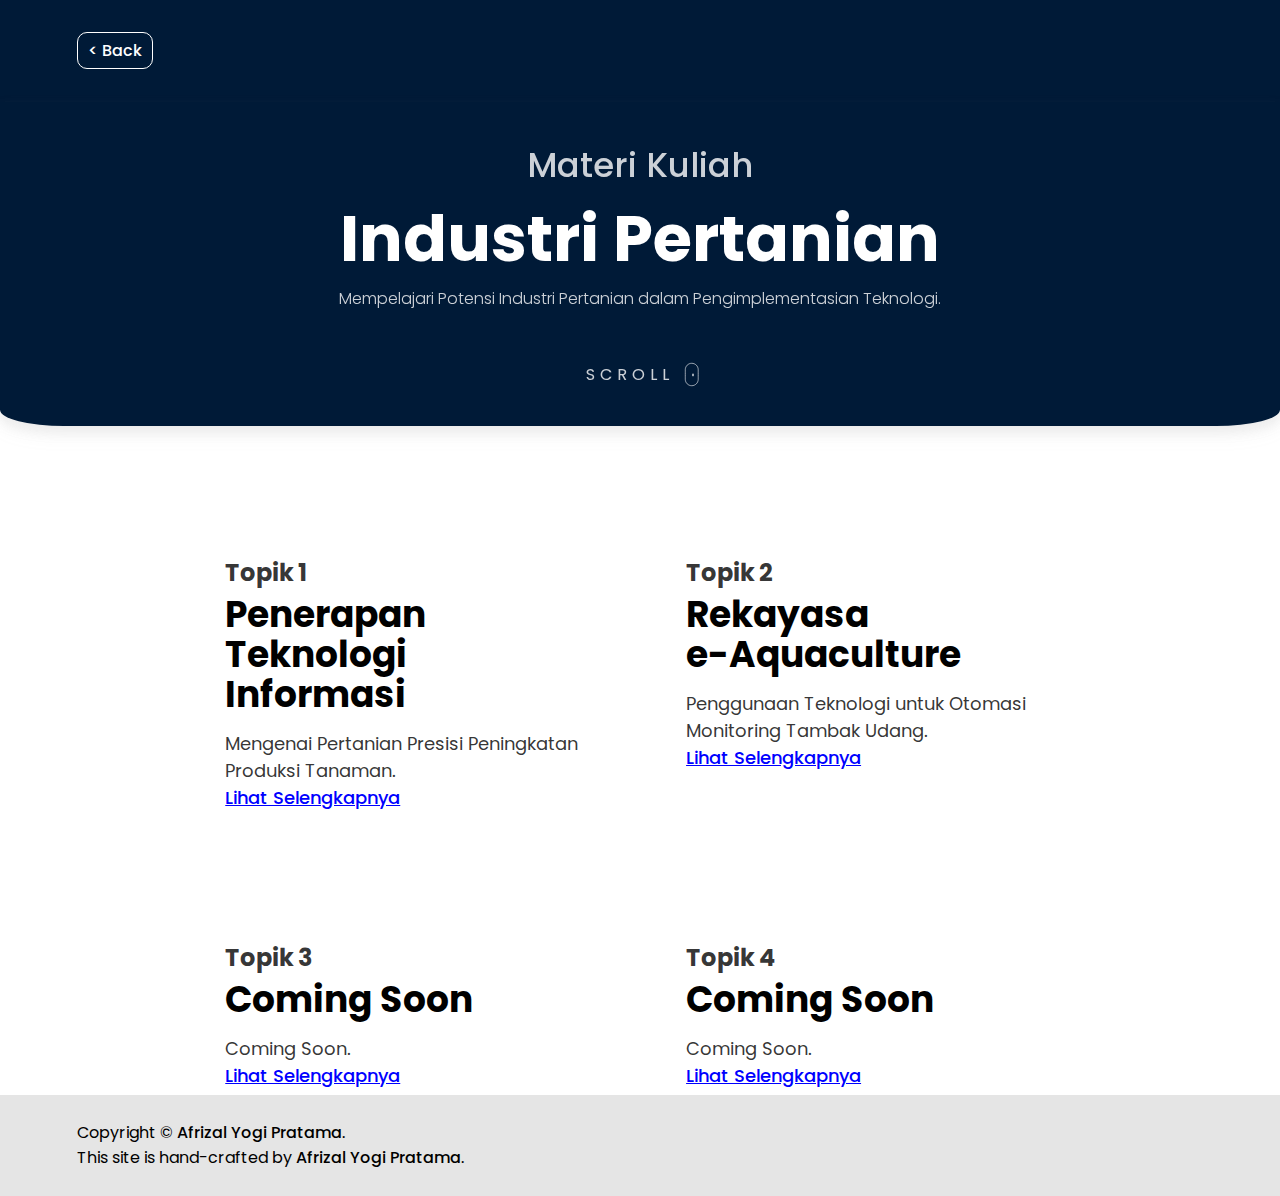
==== industri-pertanian/index.html @ 24a39ba9 "Add Favicon" ====
<!DOCTYPE html>
<html lang="en">
<head>
    <meta charset="UTF-8">
    <meta http-equiv="X-UA-Compatible" content="IE=edge">
    <meta name="viewport" content="width=device-width, initial-scale=1, maximum-scale=1">
    <meta property="og:title" content="Industri Pertanian | Afrizal Yogi Pratama">
    <meta property="og:site_name" content="Industri Pertanian | Afrizal Yogi Pratama">
    <meta property="og:url" content="https://blog.afrizalyogi.tech/industri-pertanian/">
    <meta property="og:type" content="website">
    <meta name="title" content="Industri Pertanian | Afrizal Yogi Pratama">
    <meta name="keywords" content="afrizal yogi, afrizal yogi pratama, afrizal yogi blog, blog teknik informatika">
    <meta name="robots" content="index, follow">
    <link rel="apple-touch-icon" sizes="57x57" href="../favicon/apple-icon-57x57.png">
    <link rel="apple-touch-icon" sizes="60x60" href="../favicon/apple-icon-60x60.png">
    <link rel="apple-touch-icon" sizes="72x72" href="../favicon/apple-icon-72x72.png">
    <link rel="apple-touch-icon" sizes="76x76" href="../favicon/apple-icon-76x76.png">
    <link rel="apple-touch-icon" sizes="114x114" href="../favicon/apple-icon-114x114.png">
    <link rel="apple-touch-icon" sizes="120x120" href="../favicon/apple-icon-120x120.png">
    <link rel="apple-touch-icon" sizes="144x144" href="../favicon/apple-icon-144x144.png">
    <link rel="apple-touch-icon" sizes="152x152" href="../favicon/apple-icon-152x152.png">
    <link rel="apple-touch-icon" sizes="180x180" href="../favicon/apple-icon-180x180.png">
    <link rel="icon" type="image/png" sizes="192x192"  href="../favicon/android-icon-192x192.png">
    <link rel="icon" type="image/png" sizes="32x32" href="../favicon/favicon-32x32.png">
    <link rel="icon" type="image/png" sizes="96x96" href="../favicon/favicon-96x96.png">
    <link rel="icon" type="image/png" sizes="16x16" href="../favicon/favicon-16x16.png">
    <link rel="manifest" href="../favicon/manifest.json">
    <link rel="canonical" href="https://blog.afrizalyogi.tech/industri-pertanian/">
    <link rel="stylesheet" href="../css/main.css"/>
    <title>Industri Pertanian | Afrizal Yogi</title>
</head>
<body>
    <nav>
        <a href="../index.html">< Back</a>
    </nav>
    <header>
        <div id="header-text">
            <h2>Materi Kuliah</h2>
            <h1>Industri Pertanian</h1>
            <p>Mempelajari Potensi Industri Pertanian dalam Pengimplementasian Teknologi.</p>
        </div>
        <div id="scroll-down">
            <p>SCROLL</p>
            <svg id="scroll-outer" viewBox="0 0 62 100" xmlns="http://www.w3.org/2000/svg">
                <path d="M 31.00,5.13 C 45.27,5.13 56.83,16.61 56.83,30.77 56.83,30.77 56.83,69.23 56.83,69.23 56.83,83.39 45.27,94.87 31.00,94.87 31.00,94.87 31.00,94.87 31.00,94.87 16.73,94.87 5.17,83.39 5.17,69.23 5.17,69.23 5.17,30.77 5.17,30.77 5.17,16.61 16.73,5.13 31.00,5.13 31.00,5.13 31.00,5.13 31.00,5.13 Z"/>
            </svg>
            <svg id="scroll-inner" viewBox="0 0 62 100" xmlns="http://www.w3.org/2000/svg">
                <path d="M 31.00,5.13 C 45.27,5.13 56.83,16.61 56.83,30.77 56.83,30.77 56.83,69.23 56.83,69.23 56.83,83.39 45.27,94.87 31.00,94.87 31.00,94.87 31.00,94.87 31.00,94.87 16.73,94.87 5.17,83.39 5.17,69.23 5.17,69.23 5.17,30.77 5.17,30.77 5.17,16.61 16.73,5.13 31.00,5.13 31.00,5.13 31.00,5.13 31.00,5.13 Z"/>
            </svg>
        </div>
    </header>
    <section id="blog">
        <div class="container">
            <div class="row">
                <div class="col">
                    <div class="col-text">
                        <h3>Topik 1</h3>
                        <h2>Penerapan Teknologi Informasi</h2>
                        <p>
                            Mengenai Pertanian Presisi Peningkatan Produksi Tanaman.
                            <br/>
                            <a href="p1-penerapan-teknologi-informasi/index.html">Lihat Selengkapnya</a>
                        </p>
                    </div>
                </div>
                <div class="col">
                    <div class="col-text">
                        <h3>Topik 2</h3>
                        <h2>Rekayasa <br/>e-Aquaculture</h2>
                        <p>
                            Penggunaan Teknologi untuk Otomasi Monitoring Tambak Udang.
                            <br/>
                            <a href="p1-rekayasa-e-aquaculture/index.html">Lihat Selengkapnya</a>
                        </p>
                    </div>
                </div>
            </div>
            <div class="row">
                <div class="col">
                    <div class="col-text">
                        <h3>Topik 3</h3>
                        <h2>Coming Soon</h2>
                        <p>
                            Coming Soon.
                            <br/>
                            <a href="#">Lihat Selengkapnya</a>
                        </p>
                    </div>
                </div>
                <div class="col">
                    <div class="col-text">
                        <h3>Topik 4</h3>
                        <h2>Coming Soon</h2>
                        <p>
                            Coming Soon.
                            <br/>
                            <a href="#">Lihat Selengkapnya</a>
                        </p>
                    </div>
                </div>
            </div>
        </div>
    </section>
    <footer>
        <p>Copyright &copy; <a href="https://www.afrizalyogi.tech/">Afrizal Yogi Pratama</a>.</p>
        <p>This site is hand-crafted by <a href="https://www.afrizalyogi.tech/">Afrizal Yogi Pratama</a>.</p>
    </footer>
</body>
</html>
---- css/main.css ----
@import url('https://fonts.googleapis.com/css2?family=Poppins:ital,wght@0,100;0,200;0,300;0,400;0,500;0,600;0,700;0,800;0,900;1,100;1,200;1,300;1,400;1,500;1,600;1,700;1,800;1,900&display=swap');
@media screen and (max-width: 576px) {
    body nav a {
        font-size: 10px;
    }
    html body header {
        padding: 10% 2%;
    }
    body header #header-text {
        margin-bottom: 10%;
    }
    body header #header-text h1 {
        font-size: 34px;
    }
    body header #header-text h2 {
        font-size: 22px;
    }
    body header #header-text p {
        font-size: 16px;
    }
    body footer p {
        font-size: 12px;
    }
    header #scroll-down p {
        font-size: 12px;
    }
    header #scroll-outer {
        height: 20px;
    }
    header #scroll-inner {
        margin-left: -7px;
        height: 6px;
        width: 2px;
    }
    .col .col-text h2 {
        font-size: 28px;
        line-height: 40px;
    }
    .col .col-text h3 {
        font-size: 20px;
    }
    .col .col-text p {
        font-size: 18px;
    }
}
@media screen and (max-width: 768px) {
    body header {
        padding: 10% 10%;
        margin-bottom: 10%;
    }
    header #header-text h1 {
        font-size: 42px;
    }
    header #header-text h2 {
        font-size: 28px;
    }
    header #header-text p {
        font-size: 18px;
    }
    body footer p {
        text-align: center;
    }
    .container .row {
        margin: 0;
        justify-content: center;
        margin-left: auto;
        margin-right: auto;
    }
    .row .col {
        -ms-flex-preferred-size: 100%;
        flex-basis: 100%;
        margin: 14% 0;
    }
    .col .col-text {
        width: 100%;
    }
}
::-webkit-scrollbar {
    width: 10px;
}
::-webkit-scrollbar-track {
    background: rgba(0,0,0,0.1);
}
::-webkit-scrollbar-thumb {
    background: rgba(0,0,0,0.2);
}
::-webkit-scrollbar-thumb:hover {
    background: rgba(0,0,0,0.3);
}
:root {
    --none: rgba(0,0,0,0);
    --primary: #000;
    --secondary: rgba(0,0,0,0.8);
    --other: rgba(0,0,0,0.6);
    --bg-primary: #fff;
    --bg-secondary: rgba(255,255,255,0.8);
    --bg-other: rgba(0,0,0,0.1);
    --shadow-primary: rgba(0,0,0,0.1);
    --shadow-secondary: rgba(150,150,150,0.1);
}
* {
    margin: 0;
    padding: 0;
}
html {
    scroll-behavior: smooth;
}
body {
    min-width: 270px;
    font-family: 'Poppins', sans-serif;
    color: var(--primary);
    background: var(--bg-primary);
}
a {
    text-decoration: none;
    color: var(--primary);
    font-weight: 500;
}
nav {
    padding: 3% 6%;
    background: #001a37;
}
nav a {
    padding: 6px 10px;
    border: 1px solid var(--bg-primary);
    border-radius: 10px;
    color: var(--bg-primary);
    transition: all 300ms;
}
nav a:hover {
    background: var(--bg-primary);
    color: var(--primary);
}
header {
    padding: 3% 10%;
    border-radius: 0 0 5% 5%;
    justify-content: center;
    margin-left: auto;
    margin-right: auto;
    text-align: center;
    background: #001a37;
    color: var(--bg-primary);
    filter: drop-shadow( 0 6px 6px var(--shadow-secondary)) 
            drop-shadow( 0 8px 8px var(--shadow-secondary));
}
footer {
    position: relative;
    bottom: 0;
    padding: 2% 6%;
    background: var(--bg-other);
}
#header-text {
    margin-bottom: 5%;
}
#header-text h1 {
    font-size: 64px;
}
#header-text h2 {
    font-size: 34px;
    font-weight: 500;
    color: var(--bg-secondary);
}
#header-text p {
    font-weight: 300;
    color: var(--bg-secondary);
}
#scroll-down {
    display: inline-flex;
    margin-left: auto;
    margin-right: auto;
    justify-content: center;
    align-items: center;
    color: var(--bg-secondary);
    animation: up-down 1500ms infinite;
}
#scroll-down p {
    letter-spacing: 5px;
    margin-right: 10px;
}
#scroll-outer {
    height: 25px;
    fill: none;
    stroke: var(--bg-secondary);
    stroke-width: 3px;
}
#scroll-inner {
    margin-left: -8px;
    height: 10px;
    width: 2px;
    fill: var(--bg-secondary);
    animation: up-down 1500ms infinite;
}
#blog {
    min-height: 60vh;
}
.container {
    padding: 0 14%;
}
.container a {
    text-decoration: underline;
    color: #0000ff;
}
.col {
    -ms-flex-preferred-size: 0;
    flex-basis: 0;
    -ms-flex-positive: 1;
    flex-grow: 1;
    transition: all 800ms;
}
.col:hover {
    transform: scale(1.1);
}
.col-text {
    margin-left: auto;
    margin-right: auto;
    width: 80%;
}
.col-text h2 {
    margin-bottom: 15px;
    font-size: 36px;
    line-height: 40px;
}
.col-text h3 {
    margin-bottom: 5px;
    font-size: 24px;
    color: var(--secondary);
}
.col-text p {
    font-size: 18px;
    color: var(--secondary);
}
.row {
    margin: 14% 0;
    display: -ms-flexbox;
    display: flex;
    -ms-flex-wrap: wrap;
    flex-wrap: wrap;
}
@keyframes up-down {
    0%, 100% {
        transform: translateY(-25%);
    }
    50% {
        transform: translateY(25%);
    }
}
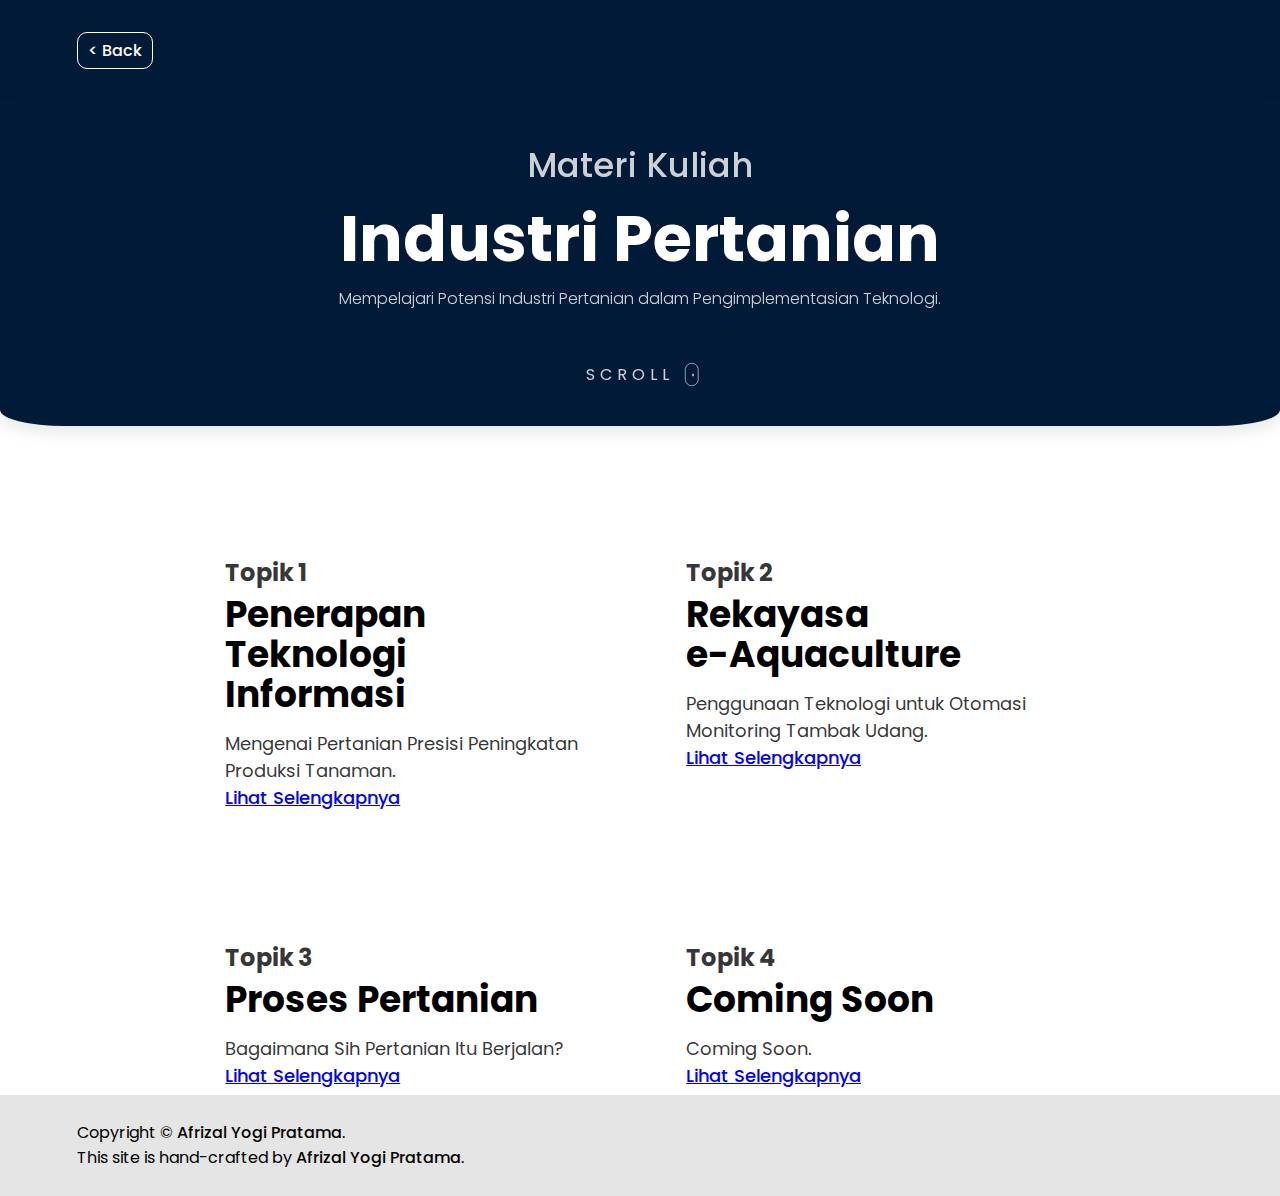
==== commit 0d9c019f: "Update Topic 3 Industri Pertanian" ====
--- a/industri-pertanian/index.html
+++ b/industri-pertanian/index.html
@@ -1,5 +1,5 @@
 <!DOCTYPE html>
-<html lang="en">
+<html>
 <head>
     <meta charset="UTF-8">
     <meta http-equiv="X-UA-Compatible" content="IE=edge">
@@ -59,7 +59,7 @@
                         <p>
                             Mengenai Pertanian Presisi Peningkatan Produksi Tanaman.
                             <br/>
-                            <a href="p1-penerapan-teknologi-informasi/index.html">Lihat Selengkapnya</a>
+                            <a href="t1-penerapan-teknologi-informasi/index.html">Lihat Selengkapnya</a>
                         </p>
                     </div>
                 </div>
@@ -70,7 +70,7 @@
                         <p>
                             Penggunaan Teknologi untuk Otomasi Monitoring Tambak Udang.
                             <br/>
-                            <a href="p1-rekayasa-e-aquaculture/index.html">Lihat Selengkapnya</a>
+                            <a href="t2-rekayasa-e-aquaculture/index.html">Lihat Selengkapnya</a>
                         </p>
                     </div>
                 </div>
@@ -79,11 +79,11 @@
                 <div class="col">
                     <div class="col-text">
                         <h3>Topik 3</h3>
-                        <h2>Coming Soon</h2>
+                        <h2>Proses Pertanian</h2>
                         <p>
-                            Coming Soon.
+                            Bagaimana Sih Pertanian Itu Berjalan?
                             <br/>
-                            <a href="#">Lihat Selengkapnya</a>
+                            <a href="t3-proses-pertanian/index.html">Lihat Selengkapnya</a>
                         </p>
                     </div>
                 </div>
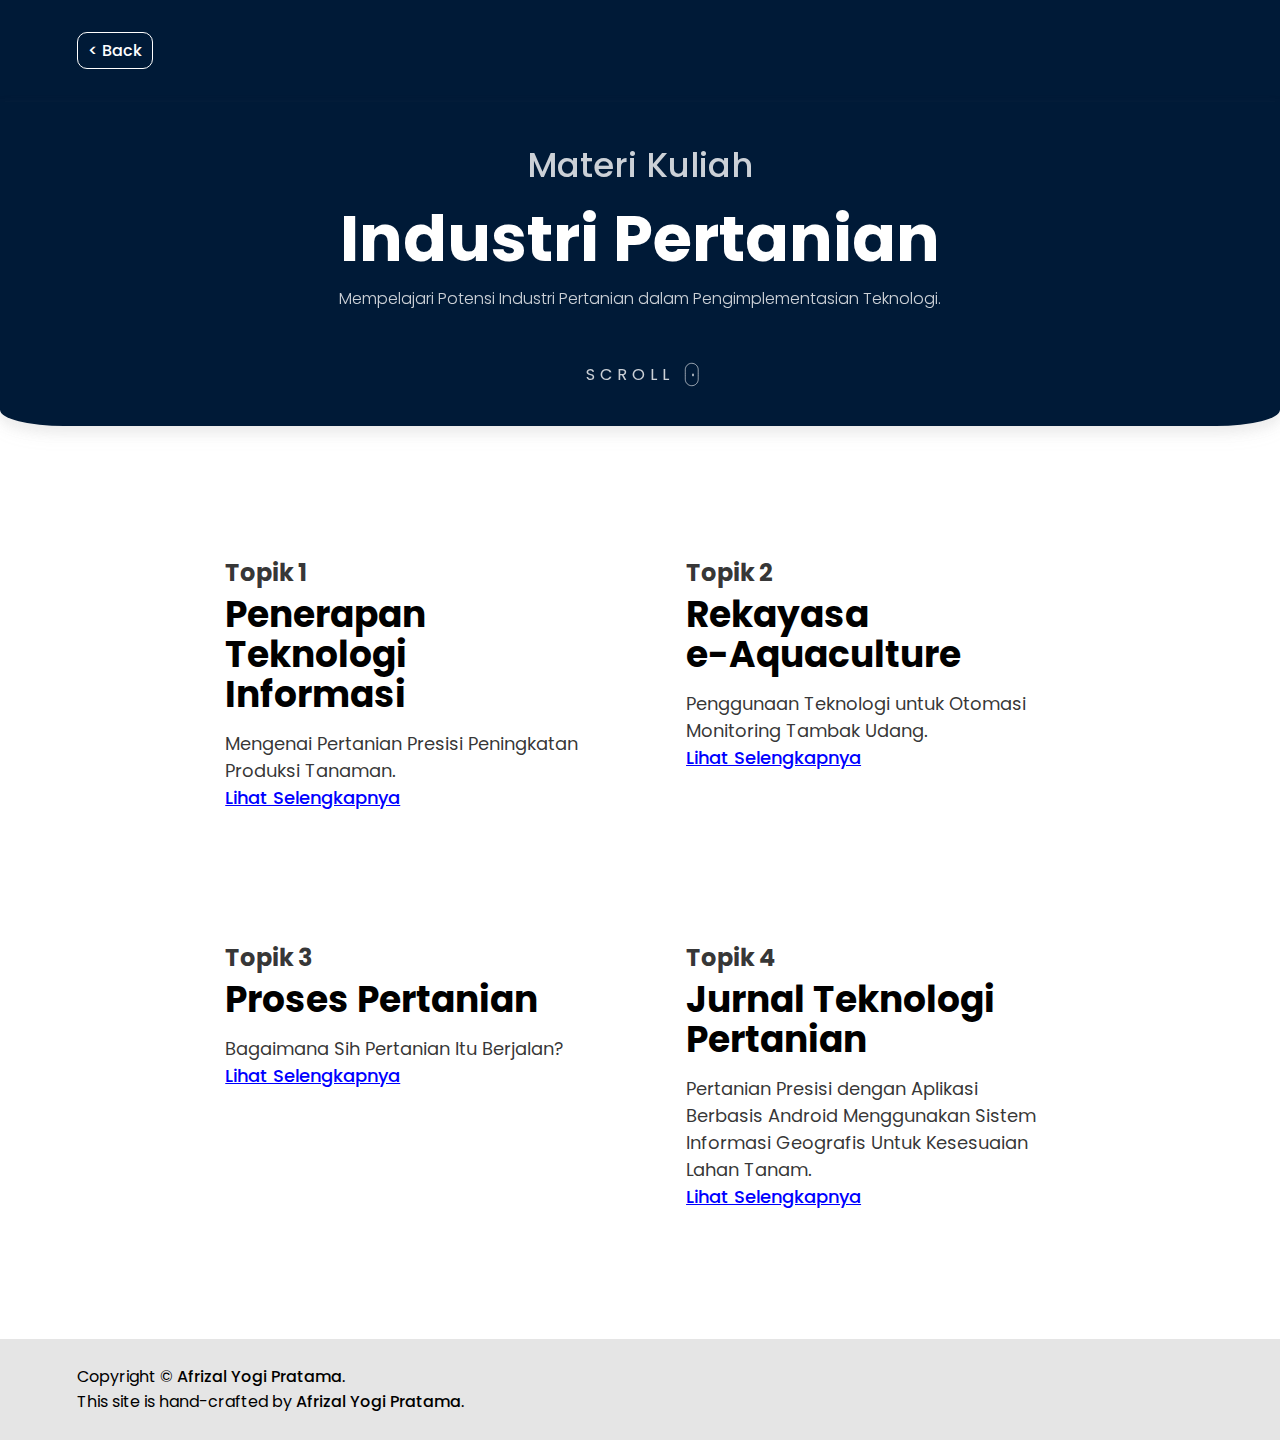
==== commit fd490204: "Update Topic 4 Industri Pertanian" ====
--- a/industri-pertanian/index.html
+++ b/industri-pertanian/index.html
@@ -90,11 +90,11 @@
                 <div class="col">
                     <div class="col-text">
                         <h3>Topik 4</h3>
-                        <h2>Coming Soon</h2>
+                        <h2>Jurnal Teknologi Pertanian</h2>
                         <p>
-                            Coming Soon.
+                            Pertanian Presisi dengan Aplikasi Berbasis Android Menggunakan Sistem Informasi Geografis Untuk Kesesuaian Lahan Tanam.
                             <br/>
-                            <a href="#">Lihat Selengkapnya</a>
+                            <a href="t4-jurnal-teknologi-pertanian/index.html">Lihat Selengkapnya</a>
                         </p>
                     </div>
                 </div>
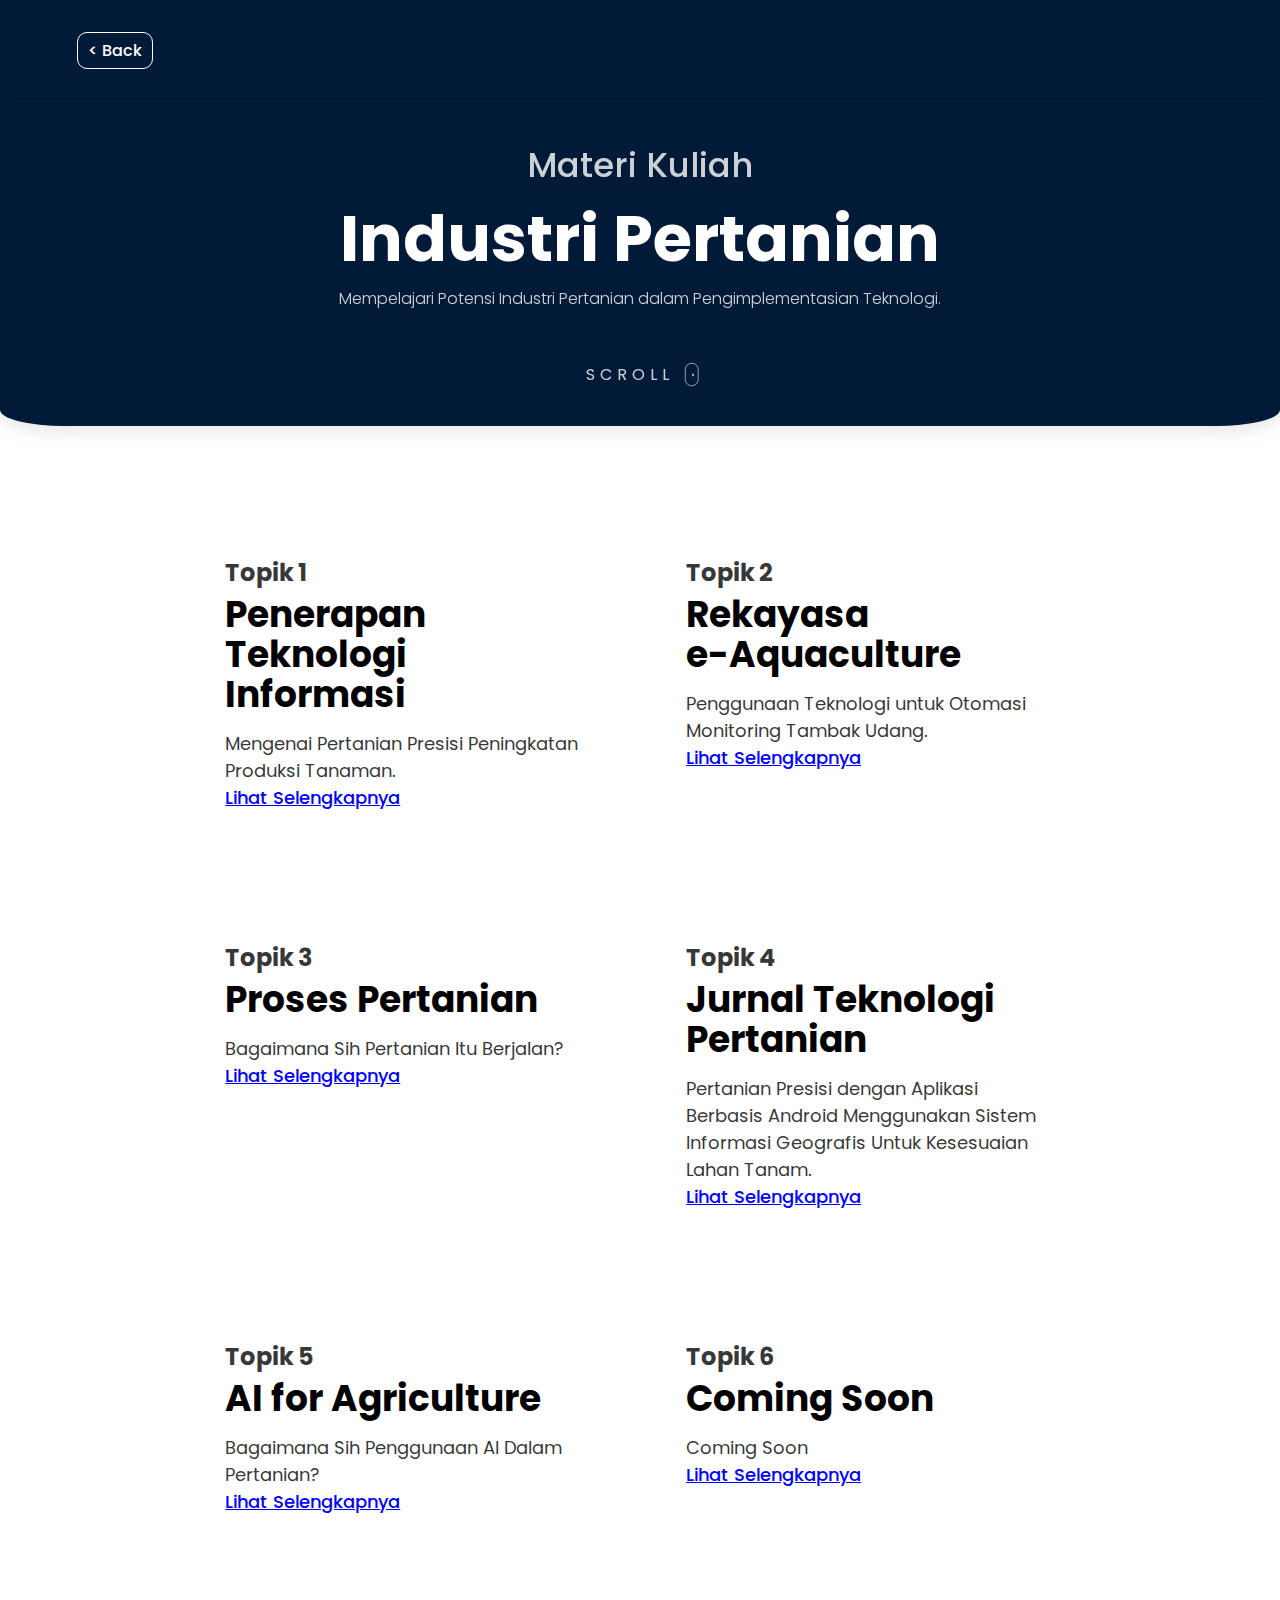
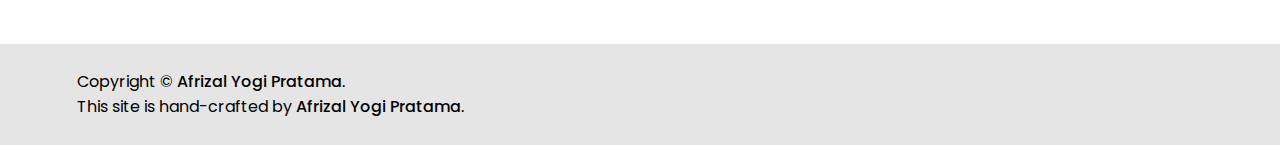
==== commit 43a1ef4e: "Update Industri Pertanian Topic 5" ====
--- a/industri-pertanian/index.html
+++ b/industri-pertanian/index.html
@@ -99,6 +99,30 @@
                     </div>
                 </div>
             </div>
+            <div class="row">
+                <div class="col">
+                    <div class="col-text">
+                        <h3>Topik 5</h3>
+                        <h2>AI for Agriculture</h2>
+                        <p>
+                            Bagaimana Sih Penggunaan AI Dalam Pertanian?
+                            <br/>
+                            <a href="t5-ai-for-agriculture/index.html">Lihat Selengkapnya</a>
+                        </p>
+                    </div>
+                </div>
+                <div class="col">
+                    <div class="col-text">
+                        <h3>Topik 6</h3>
+                        <h2>Coming Soon</h2>
+                        <p>
+                            Coming Soon
+                            <br/>
+                            <a href="#">Lihat Selengkapnya</a>
+                        </p>
+                    </div>
+                </div>
+            </div>
         </div>
     </section>
     <footer>
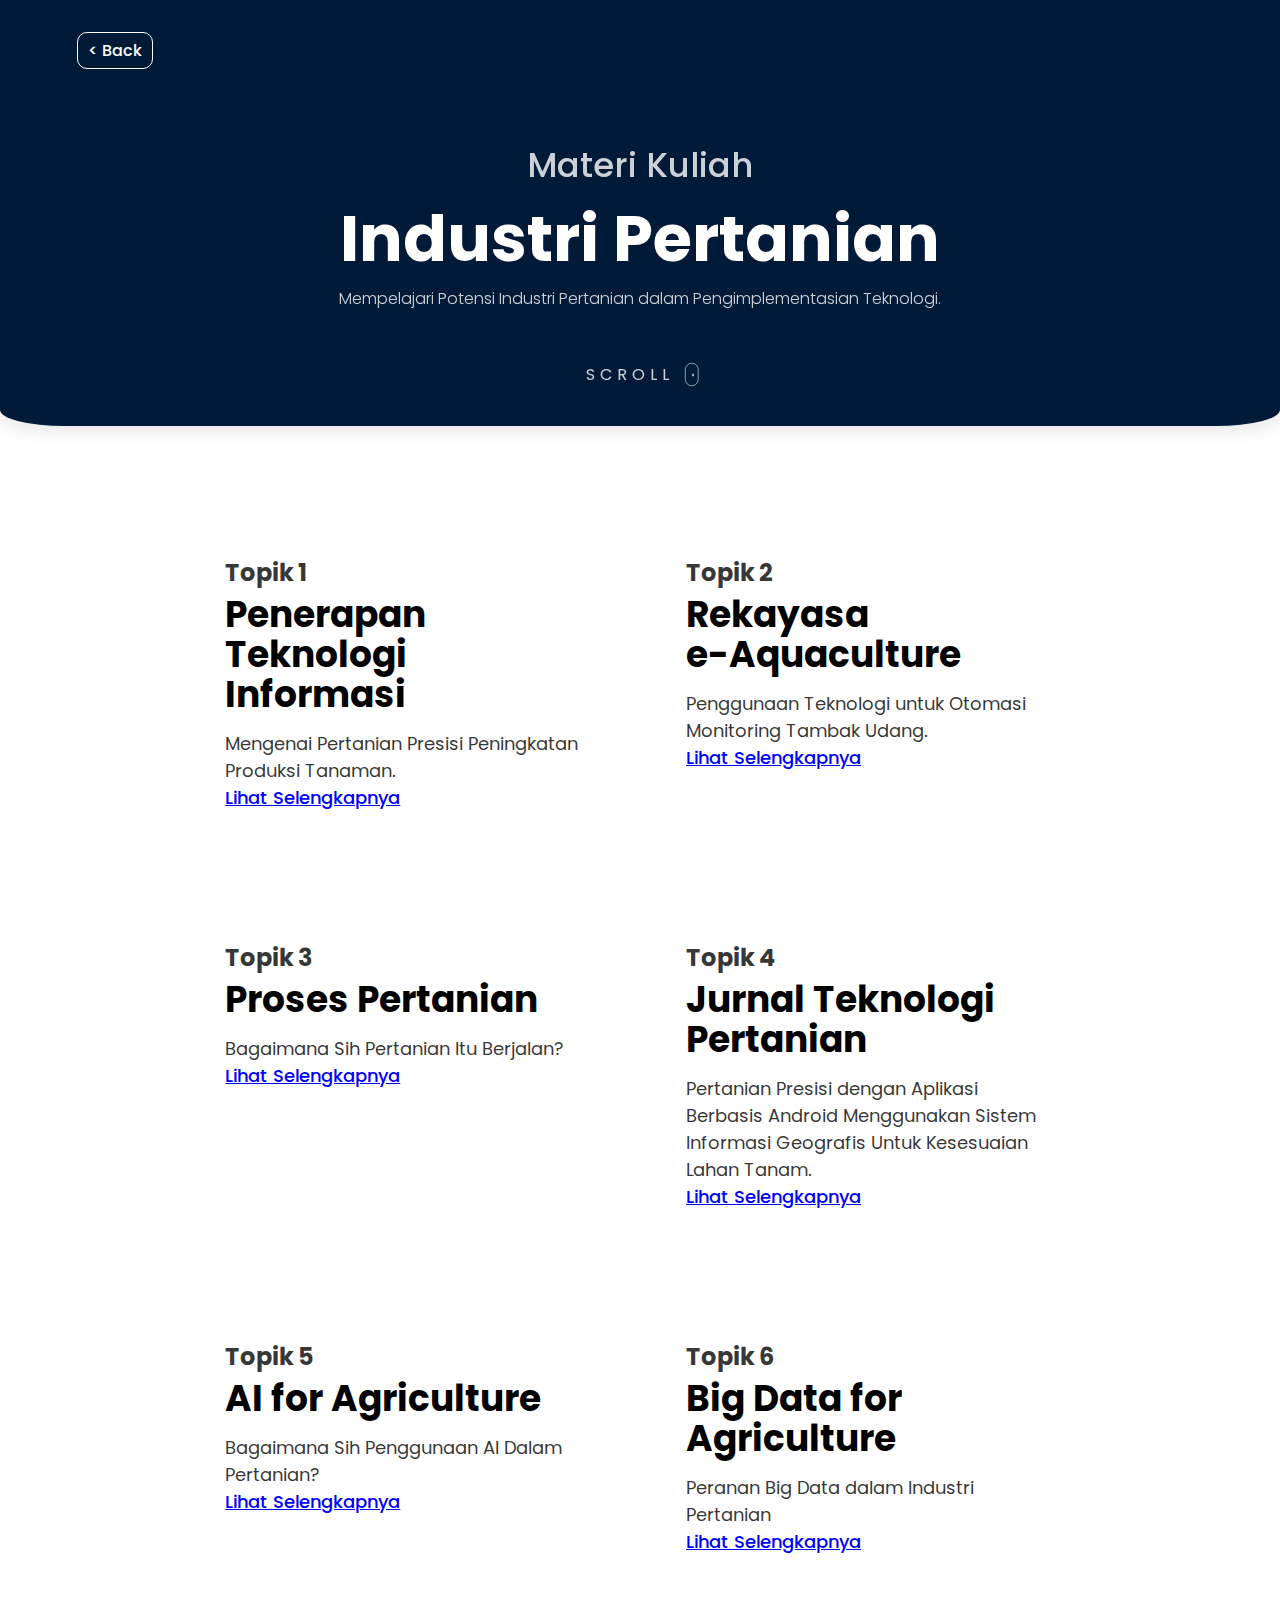
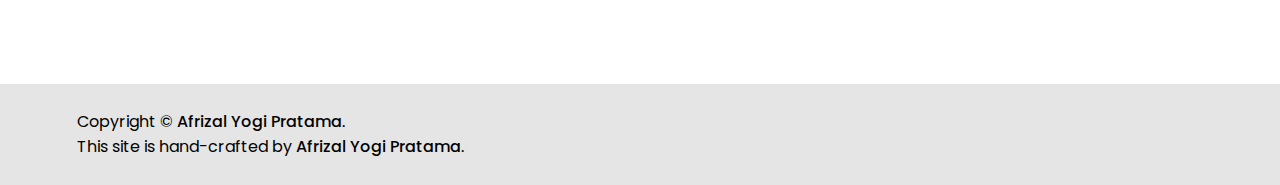
==== commit c52be61b: "Update Topic 6 Industri Pertanian" ====
--- a/industri-pertanian/index.html
+++ b/industri-pertanian/index.html
@@ -114,11 +114,11 @@
                 <div class="col">
                     <div class="col-text">
                         <h3>Topik 6</h3>
-                        <h2>Coming Soon</h2>
+                        <h2>Big Data for Agriculture</h2>
                         <p>
-                            Coming Soon
+                            Peranan Big Data dalam Industri Pertanian
                             <br/>
-                            <a href="#">Lihat Selengkapnya</a>
+                            <a href="t6-big-data/index.html">Lihat Selengkapnya</a>
                         </p>
                     </div>
                 </div>
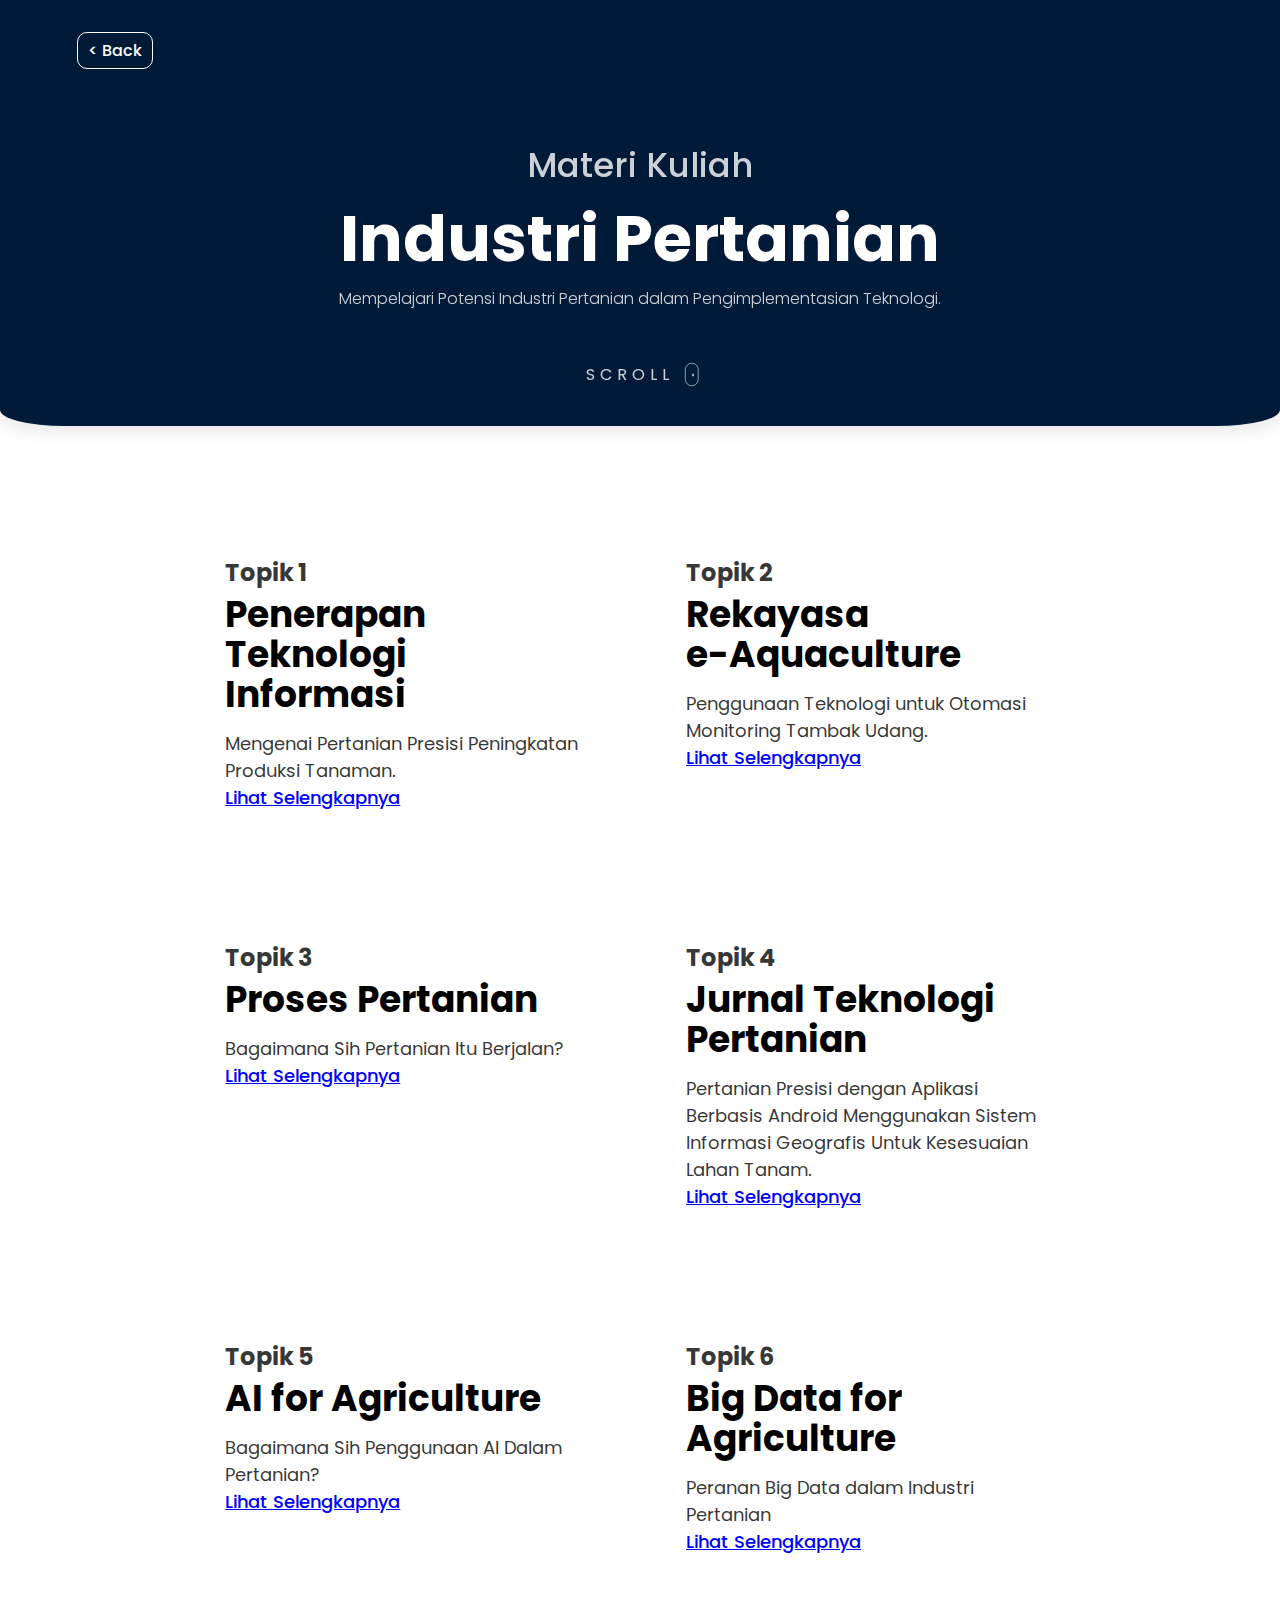
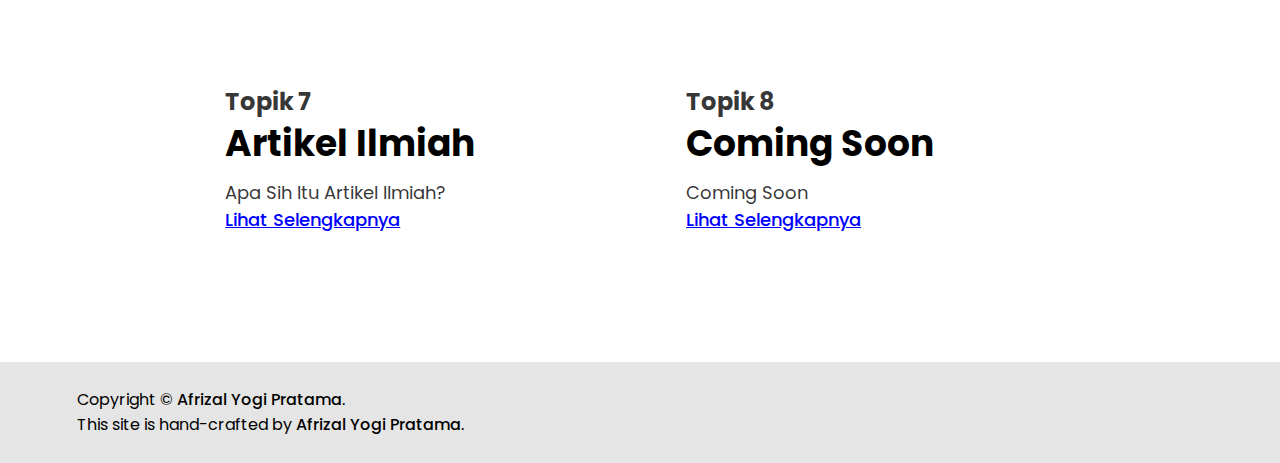
==== commit 41070087: "Update Topic 7 Industri Pertanian & Minor Fix" ====
--- a/industri-pertanian/index.html
+++ b/industri-pertanian/index.html
@@ -123,6 +123,30 @@
                     </div>
                 </div>
             </div>
+            <div class="row">
+                <div class="col">
+                    <div class="col-text">
+                        <h3>Topik 7</h3>
+                        <h2>Artikel Ilmiah</h2>
+                        <p>
+                            Apa Sih Itu Artikel Ilmiah?
+                            <br/>
+                            <a href="t7-artikel-ilmiah/index.html">Lihat Selengkapnya</a>
+                        </p>
+                    </div>
+                </div>
+                <div class="col">
+                    <div class="col-text">
+                        <h3>Topik 8</h3>
+                        <h2>Coming Soon</h2>
+                        <p>
+                            Coming Soon
+                            <br/>
+                            <a href="#">Lihat Selengkapnya</a>
+                        </p>
+                    </div>
+                </div>
+            </div>
         </div>
     </section>
     <footer>
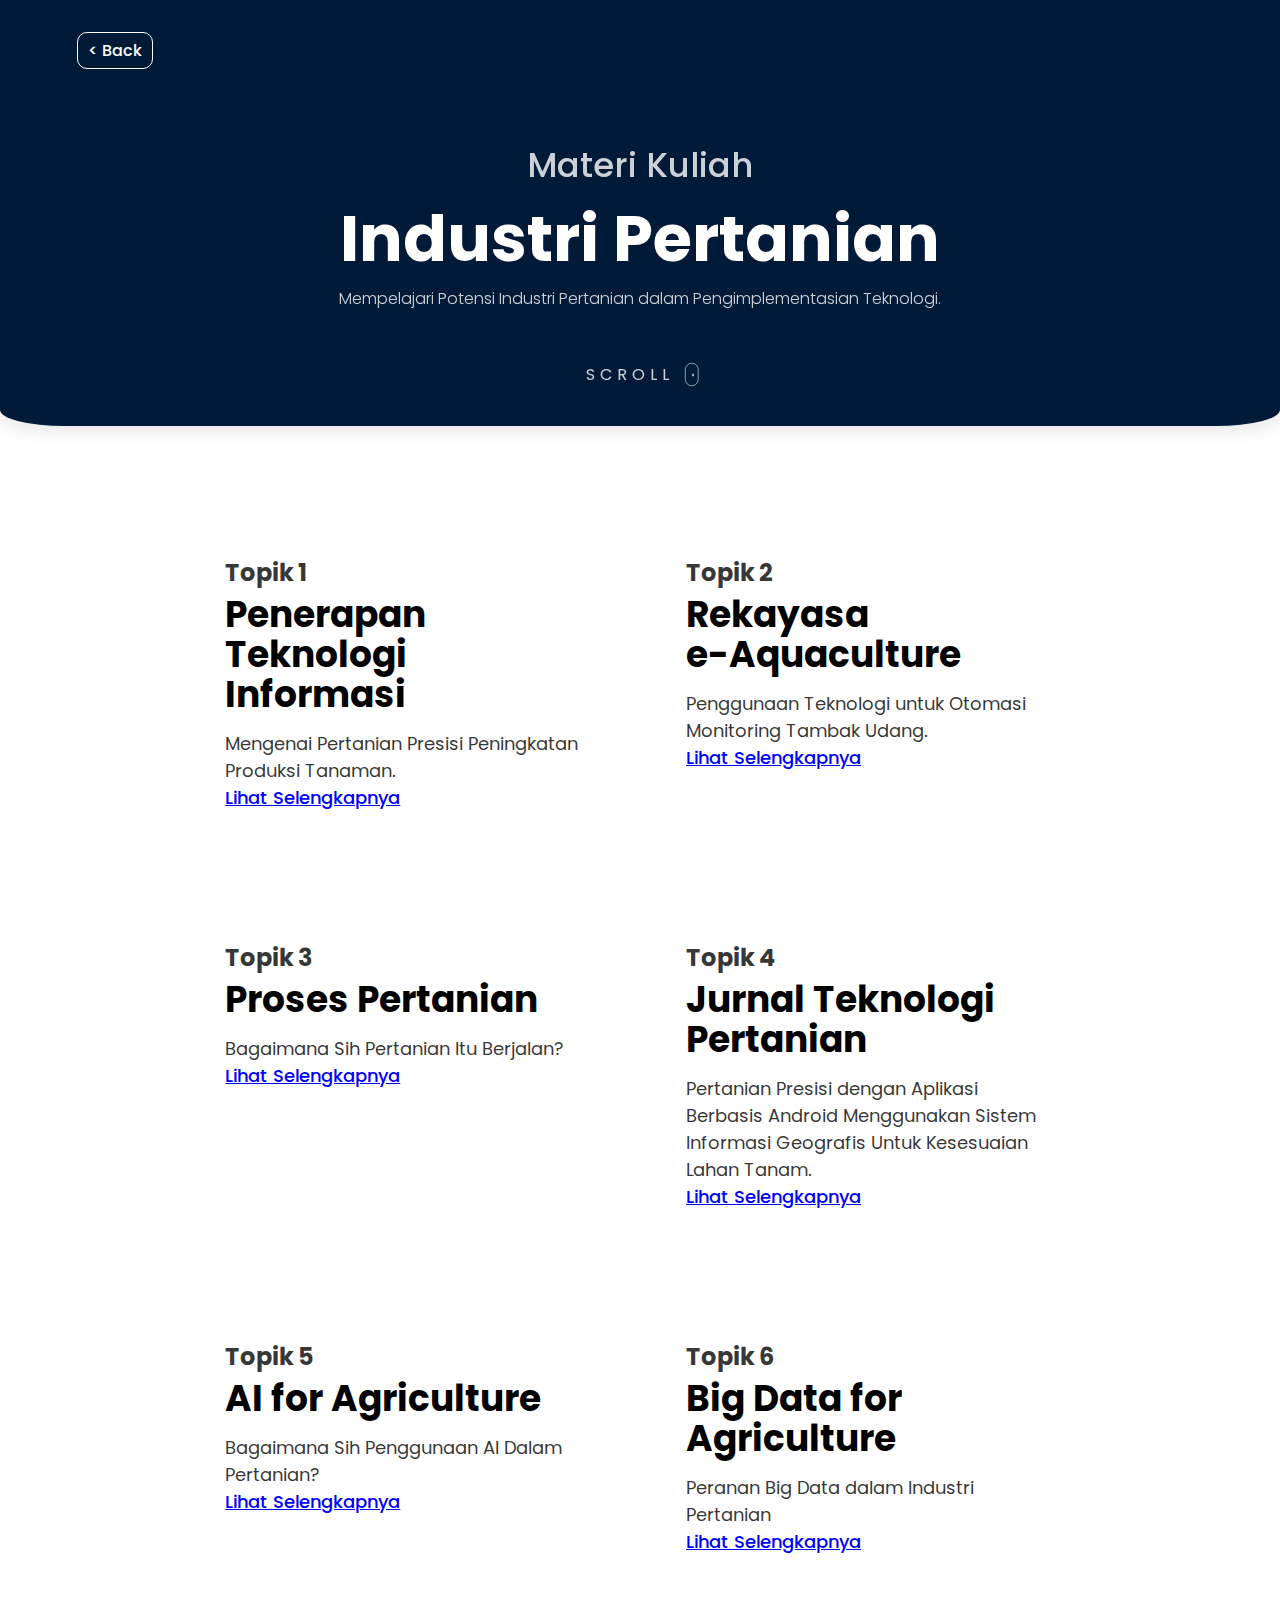
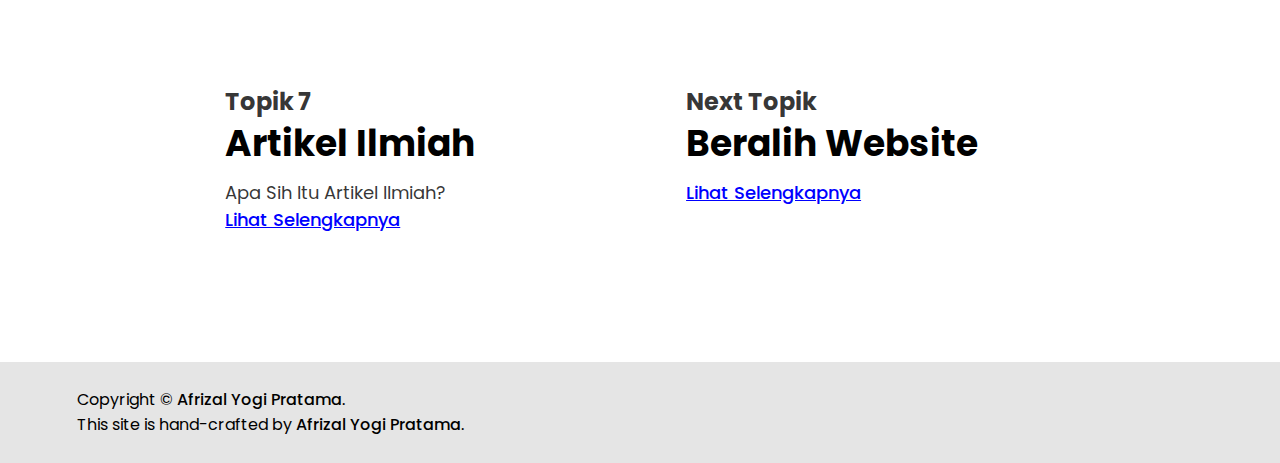
==== commit c260881e: "Add Next Topic" ====
--- a/industri-pertanian/index.html
+++ b/industri-pertanian/index.html
@@ -137,12 +137,10 @@
                 </div>
                 <div class="col">
                     <div class="col-text">
-                        <h3>Topik 8</h3>
-                        <h2>Coming Soon</h2>
+                        <h3>Next Topik</h3>
+                        <h2>Beralih Website</h2>
                         <p>
-                            Coming Soon
-                            <br/>
-                            <a href="#">Lihat Selengkapnya</a>
+                            <a href="https://afrizalyogi21.wordpress.com">Lihat Selengkapnya</a>
                         </p>
                     </div>
                 </div>
@@ -154,4 +152,4 @@
         <p>This site is hand-crafted by <a href="https://www.afrizalyogi.tech/">Afrizal Yogi Pratama</a>.</p>
     </footer>
 </body>
-</html>+</html>
